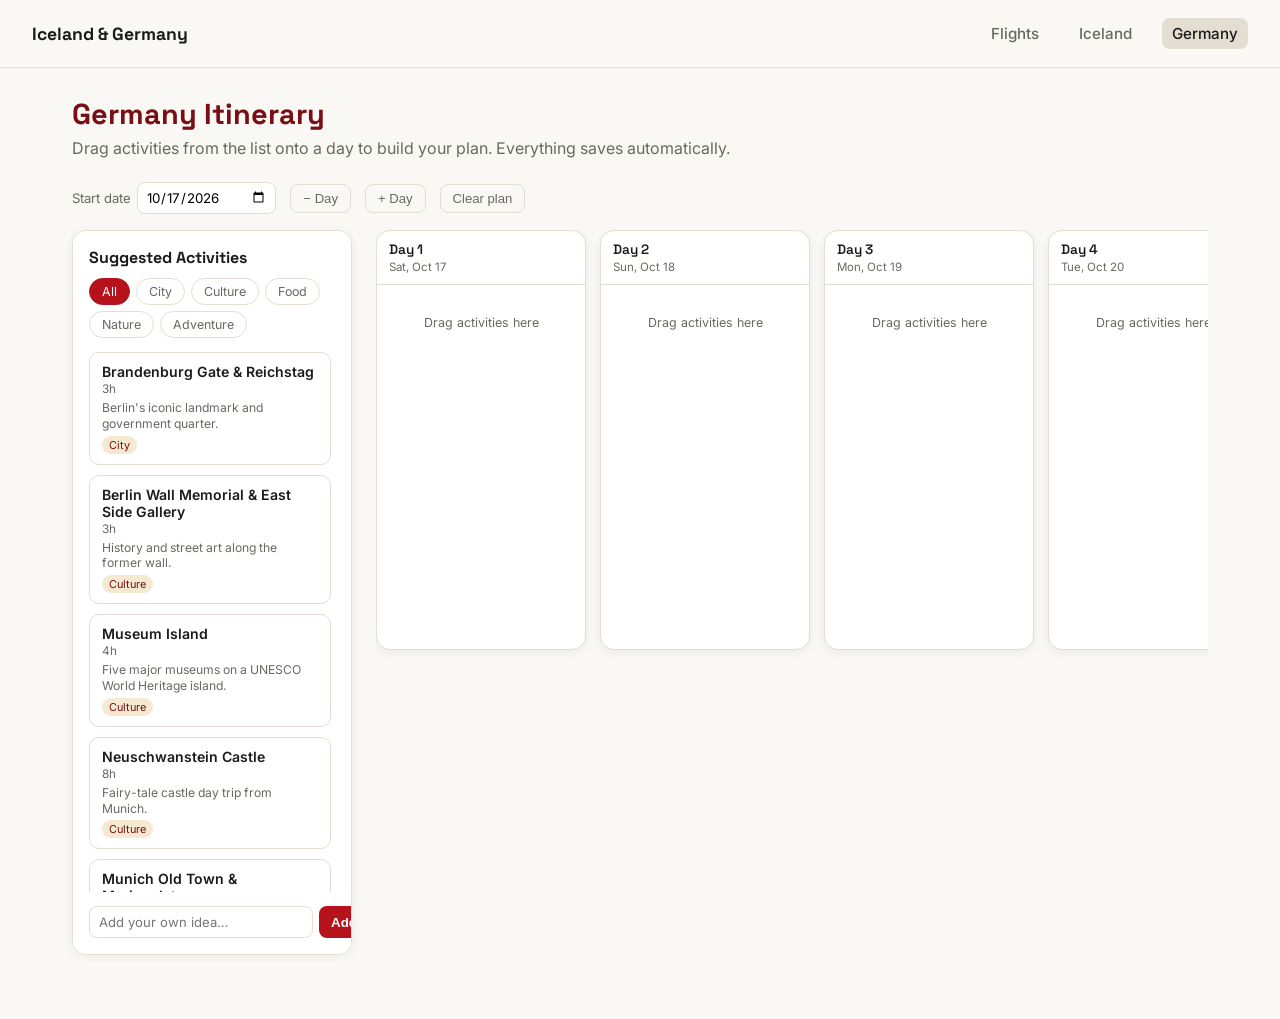
==== germany.html @ 6ea7664a "Add Iceland & Germany trip planner site Landing page links to a flights schedule (timeline view) and" ====
<!DOCTYPE html>
<html lang="en">
<head>
  <meta charset="utf-8" />
  <meta name="viewport" content="width=device-width, initial-scale=1" />
  <title>Germany &mdash; Trip Planner</title>
  <link href="css/style.css" rel="stylesheet" />
</head>
<body class="theme-germany" data-country="germany">
  <header class="top-bar">
    <a class="brand" href="index.html">Iceland &amp; Germany</a>
    <nav>
      <a href="flights.html">Flights</a>
      <a href="iceland.html">Iceland</a>
      <a href="germany.html" class="active">Germany</a>
    </nav>
  </header>

  <main class="page">
    <div class="page-head">
      <h1>Germany Itinerary</h1>
      <p>Drag activities from the list onto a day to build your plan. Everything saves automatically.</p>
    </div>

    <div class="planner-controls">
      <label>Start date <input type="date" id="start-date-input" /></label>
      <button class="btn-ghost" id="remove-day-btn">&minus; Day</button>
      <button class="btn-ghost" id="add-day-btn">+ Day</button>
      <button class="btn-ghost" id="clear-plan-btn">Clear plan</button>
    </div>

    <div class="planner-layout">
      <aside class="planner-sidebar">
        <h3>Suggested Activities</h3>
        <div class="category-filters" id="category-filters"></div>
        <div class="activity-pool" id="activity-pool"></div>
        <form class="custom-activity-form" id="custom-activity-form">
          <input type="text" id="custom-activity-input" placeholder="Add your own idea&hellip;" />
          <button type="submit">Add</button>
        </form>
      </aside>

      <div class="day-columns" id="day-columns"></div>
    </div>
  </main>

  <script src="js/data.js"></script>
  <script src="js/planner.js"></script>
</body>
</html>
---- css/style.css ----
@import url('https://fonts.googleapis.com/css2?family=Space+Grotesk:wght@500;600;700&family=Inter:wght@400;500;600&display=swap');

:root {
  --bg: #faf8f4;
  --ink: #1c1b19;
  --muted: #6b6862;
  --line: #e3ddd2;
  --card: #ffffff;
  --radius: 14px;
  --shadow: 0 2px 10px rgba(28, 27, 25, 0.06);
  --shadow-lift: 0 8px 24px rgba(28, 27, 25, 0.12);

  --iceland: #2f6690;
  --iceland-light: #dcedf5;
  --iceland-dark: #1d4a6b;

  --germany: #b5121b;
  --germany-gold: #c99a2e;
  --germany-light: #f6e9d2;
  --germany-dark: #7a0e15;

  --font-head: 'Space Grotesk', system-ui, sans-serif;
  --font-body: 'Inter', system-ui, sans-serif;
}

* { box-sizing: border-box; }

html, body {
  margin: 0;
  padding: 0;
  background: var(--bg);
  color: var(--ink);
  font-family: var(--font-body);
}

h1, h2, h3 {
  font-family: var(--font-head);
  margin: 0;
}

a { color: inherit; }

.top-bar {
  display: flex;
  align-items: center;
  justify-content: space-between;
  padding: 18px 32px;
  border-bottom: 1px solid var(--line);
  background: var(--bg);
  position: sticky;
  top: 0;
  z-index: 20;
}

.top-bar .brand {
  font-family: var(--font-head);
  font-weight: 700;
  font-size: 1.1rem;
  text-decoration: none;
}

.top-bar nav {
  display: flex;
  gap: 20px;
}

.top-bar nav a {
  text-decoration: none;
  font-weight: 500;
  font-size: 0.95rem;
  color: var(--muted);
  padding: 6px 10px;
  border-radius: 8px;
  transition: background 0.15s, color 0.15s;
}

.top-bar nav a:hover,
.top-bar nav a.active {
  background: var(--line);
  color: var(--ink);
}

/* ---------- Landing page ---------- */

.landing {
  min-height: 100vh;
  display: flex;
  flex-direction: column;
  align-items: center;
  justify-content: center;
  text-align: center;
  padding: 32px;
  gap: 40px;
}

.landing-hero h1 {
  font-size: clamp(2rem, 5vw, 3.2rem);
  letter-spacing: -0.02em;
}

.landing-hero p {
  color: var(--muted);
  margin-top: 10px;
  font-size: 1.05rem;
}

.landing-cards {
  display: grid;
  grid-template-columns: repeat(3, minmax(200px, 260px));
  gap: 22px;
}

@media (max-width: 720px) {
  .landing-cards { grid-template-columns: 1fr; }
}

.landing-card {
  display: flex;
  flex-direction: column;
  align-items: center;
  gap: 12px;
  padding: 36px 24px;
  border-radius: var(--radius);
  background: var(--card);
  box-shadow: var(--shadow);
  text-decoration: none;
  color: var(--ink);
  border: 1px solid var(--line);
  transition: transform 0.15s, box-shadow 0.15s;
}

.landing-card:hover {
  transform: translateY(-4px);
  box-shadow: var(--shadow-lift);
}

.landing-card .icon { font-size: 2.4rem; }
.landing-card h2 { font-size: 1.15rem; }
.landing-card p { margin: 0; color: var(--muted); font-size: 0.9rem; }

.landing-card.flights { border-top: 4px solid var(--ink); }
.landing-card.iceland { border-top: 4px solid var(--iceland); }
.landing-card.germany { border-top: 4px solid var(--germany); }

/* ---------- Page shell ---------- */

.page {
  padding: 28px 32px 64px;
  max-width: 1200px;
  margin: 0 auto;
}

.page-head {
  margin-bottom: 24px;
}

.page-head h1 {
  font-size: 1.8rem;
}

.page-head p {
  color: var(--muted);
  margin-top: 6px;
}

.theme-iceland .page-head h1 { color: var(--iceland-dark); }
.theme-germany .page-head h1 { color: var(--germany-dark); }

/* ---------- Flights scheduler ---------- */

.schedule-day {
  margin-bottom: 32px;
  background: var(--card);
  border: 1px solid var(--line);
  border-radius: var(--radius);
  overflow: hidden;
  box-shadow: var(--shadow);
}

.schedule-day-head {
  padding: 14px 18px;
  background: var(--ink);
  color: #fff;
  display: flex;
  justify-content: space-between;
  align-items: baseline;
  font-family: var(--font-head);
}

.schedule-day-head .date-sub {
  font-family: var(--font-body);
  font-size: 0.8rem;
  opacity: 0.75;
}

.schedule-body {
  display: grid;
  grid-template-columns: 56px 1fr;
  min-height: 140px;
}

.schedule-hours {
  border-right: 1px solid var(--line);
  position: relative;
  font-size: 0.7rem;
  color: var(--muted);
}

.schedule-hour-tick {
  position: absolute;
  left: 0;
  right: 0;
  padding-left: 8px;
  transform: translateY(-50%);
}

.schedule-track {
  position: relative;
  padding: 4px 16px;
}

.schedule-track::before {
  content: "";
  position: absolute;
  inset: 0 16px;
  background-image: repeating-linear-gradient(
    to bottom,
    var(--line) 0,
    var(--line) 1px,
    transparent 1px,
    transparent calc(100% / 10)
  );
  pointer-events: none;
}

.flight-block {
  position: absolute;
  left: 16px;
  right: 16px;
  border-radius: 10px;
  padding: 10px 14px;
  background: var(--iceland-light);
  border-left: 4px solid var(--iceland);
  min-height: 54px;
}

.flight-block .flight-title {
  font-weight: 600;
  font-size: 0.92rem;
}

.flight-block .flight-meta {
  font-size: 0.78rem;
  color: var(--muted);
  margin-top: 2px;
}

.flight-block .flight-note {
  font-size: 0.76rem;
  color: var(--germany-dark);
  margin-top: 4px;
}

.flight-detail-grid {
  display: grid;
  grid-template-columns: repeat(4, 1fr);
  gap: 10px 20px;
  padding: 14px 18px 18px;
  border-top: 1px dashed var(--line);
  font-size: 0.85rem;
}

@media (max-width: 720px) {
  .flight-detail-grid { grid-template-columns: repeat(2, 1fr); }
}

.flight-detail-grid dt {
  color: var(--muted);
  font-size: 0.72rem;
  text-transform: uppercase;
  letter-spacing: 0.04em;
}

.flight-detail-grid dd {
  margin: 2px 0 0;
  font-weight: 500;
}

/* ---------- Activity planner ---------- */

.planner-layout {
  display: grid;
  grid-template-columns: 280px 1fr;
  gap: 24px;
  align-items: flex-start;
}

@media (max-width: 900px) {
  .planner-layout { grid-template-columns: 1fr; }
}

.planner-sidebar {
  position: sticky;
  top: 78px;
  max-height: calc(100vh - 100px);
  overflow-y: auto;
  background: var(--card);
  border: 1px solid var(--line);
  border-radius: var(--radius);
  padding: 16px;
  box-shadow: var(--shadow);
}

.planner-sidebar h3 {
  font-size: 1rem;
  margin-bottom: 10px;
}

.category-filters {
  display: flex;
  flex-wrap: wrap;
  gap: 6px;
  margin-bottom: 14px;
}

.pill {
  border: 1px solid var(--line);
  background: transparent;
  border-radius: 999px;
  padding: 5px 12px;
  font-size: 0.78rem;
  cursor: pointer;
  color: var(--muted);
  font-family: var(--font-body);
}

.pill.active {
  color: #fff;
}

.theme-iceland .pill.active { background: var(--iceland); border-color: var(--iceland); }
.theme-germany .pill.active { background: var(--germany); border-color: var(--germany); }

.activity-pool {
  display: flex;
  flex-direction: column;
  gap: 10px;
  max-height: 60vh;
  overflow-y: auto;
  padding-right: 4px;
}

.activity-card {
  border: 1px solid var(--line);
  border-radius: 10px;
  padding: 10px 12px;
  background: #fff;
  cursor: grab;
  transition: box-shadow 0.15s, transform 0.15s;
}

.activity-card:active { cursor: grabbing; }

.activity-card.dragging { opacity: 0.4; }

.activity-card:hover {
  box-shadow: var(--shadow-lift);
  transform: translateY(-1px);
}

.activity-card .a-title {
  font-weight: 600;
  font-size: 0.88rem;
}

.activity-card .a-meta {
  font-size: 0.74rem;
  color: var(--muted);
  margin-top: 2px;
}

.activity-card .a-desc {
  font-size: 0.76rem;
  color: var(--muted);
  margin-top: 4px;
  line-height: 1.3;
}

.tag {
  display: inline-block;
  font-size: 0.68rem;
  padding: 2px 7px;
  border-radius: 999px;
  margin-top: 4px;
}

.theme-iceland .tag { background: var(--iceland-light); color: var(--iceland-dark); }
.theme-germany .tag { background: var(--germany-light); color: var(--germany-dark); }

.custom-activity-form {
  display: flex;
  gap: 6px;
  margin-top: 14px;
}

.custom-activity-form input {
  flex: 1;
  padding: 7px 9px;
  border-radius: 8px;
  border: 1px solid var(--line);
  font-size: 0.82rem;
  font-family: var(--font-body);
}

.custom-activity-form button {
  border: none;
  border-radius: 8px;
  padding: 0 12px;
  font-weight: 600;
  cursor: pointer;
  color: #fff;
}

.theme-iceland .custom-activity-form button { background: var(--iceland); }
.theme-germany .custom-activity-form button { background: var(--germany); }

/* Calendar / day columns */

.planner-controls {
  display: flex;
  align-items: center;
  gap: 14px;
  margin-bottom: 16px;
  flex-wrap: wrap;
}

.planner-controls label {
  font-size: 0.82rem;
  color: var(--muted);
  display: flex;
  align-items: center;
  gap: 6px;
}

.planner-controls input[type="date"],
.planner-controls input[type="number"] {
  padding: 6px 8px;
  border-radius: 8px;
  border: 1px solid var(--line);
  font-family: var(--font-body);
}

.btn-ghost {
  border: 1px solid var(--line);
  background: transparent;
  border-radius: 8px;
  padding: 6px 12px;
  font-size: 0.82rem;
  cursor: pointer;
  color: var(--muted);
}

.btn-ghost:hover { background: var(--line); }

.day-columns {
  display: grid;
  grid-auto-flow: column;
  grid-auto-columns: minmax(210px, 1fr);
  gap: 14px;
  overflow-x: auto;
  padding-bottom: 8px;
}

.day-column {
  background: var(--card);
  border: 1px solid var(--line);
  border-radius: var(--radius);
  min-height: 420px;
  display: flex;
  flex-direction: column;
  box-shadow: var(--shadow);
}

.day-column-head {
  padding: 10px 12px;
  border-bottom: 1px solid var(--line);
  font-weight: 600;
  font-size: 0.85rem;
  font-family: var(--font-head);
}

.day-column-head .day-sub {
  display: block;
  font-family: var(--font-body);
  font-weight: 400;
  font-size: 0.72rem;
  color: var(--muted);
  margin-top: 2px;
}

.day-drop-zone {
  flex: 1;
  padding: 10px;
  display: flex;
  flex-direction: column;
  gap: 8px;
  min-height: 100px;
}

.day-drop-zone.drag-over {
  background: var(--iceland-light);
}

.theme-germany .day-drop-zone.drag-over {
  background: var(--germany-light);
}

.day-drop-zone:empty::before {
  content: "Drag activities here";
  color: var(--muted);
  font-size: 0.78rem;
  text-align: center;
  margin-top: 20px;
}

.placed-card {
  border-radius: 9px;
  padding: 8px 10px;
  font-size: 0.82rem;
  position: relative;
  cursor: grab;
  border-left: 4px solid var(--iceland);
  background: var(--iceland-light);
}

.theme-germany .placed-card {
  border-left-color: var(--germany);
  background: var(--germany-light);
}

.placed-card .remove-btn {
  position: absolute;
  top: 4px;
  right: 6px;
  border: none;
  background: none;
  cursor: pointer;
  font-size: 0.85rem;
  color: var(--muted);
  line-height: 1;
}

.placed-card .p-title {
  font-weight: 600;
  padding-right: 14px;
}

.placed-card .p-meta {
  font-size: 0.7rem;
  color: var(--muted);
  margin-top: 2px;
}

.mobile-note {
  display: none;
}

@media (max-width: 600px) {
  .page { padding: 20px 16px 48px; }
  .top-bar { padding: 14px 18px; }
}
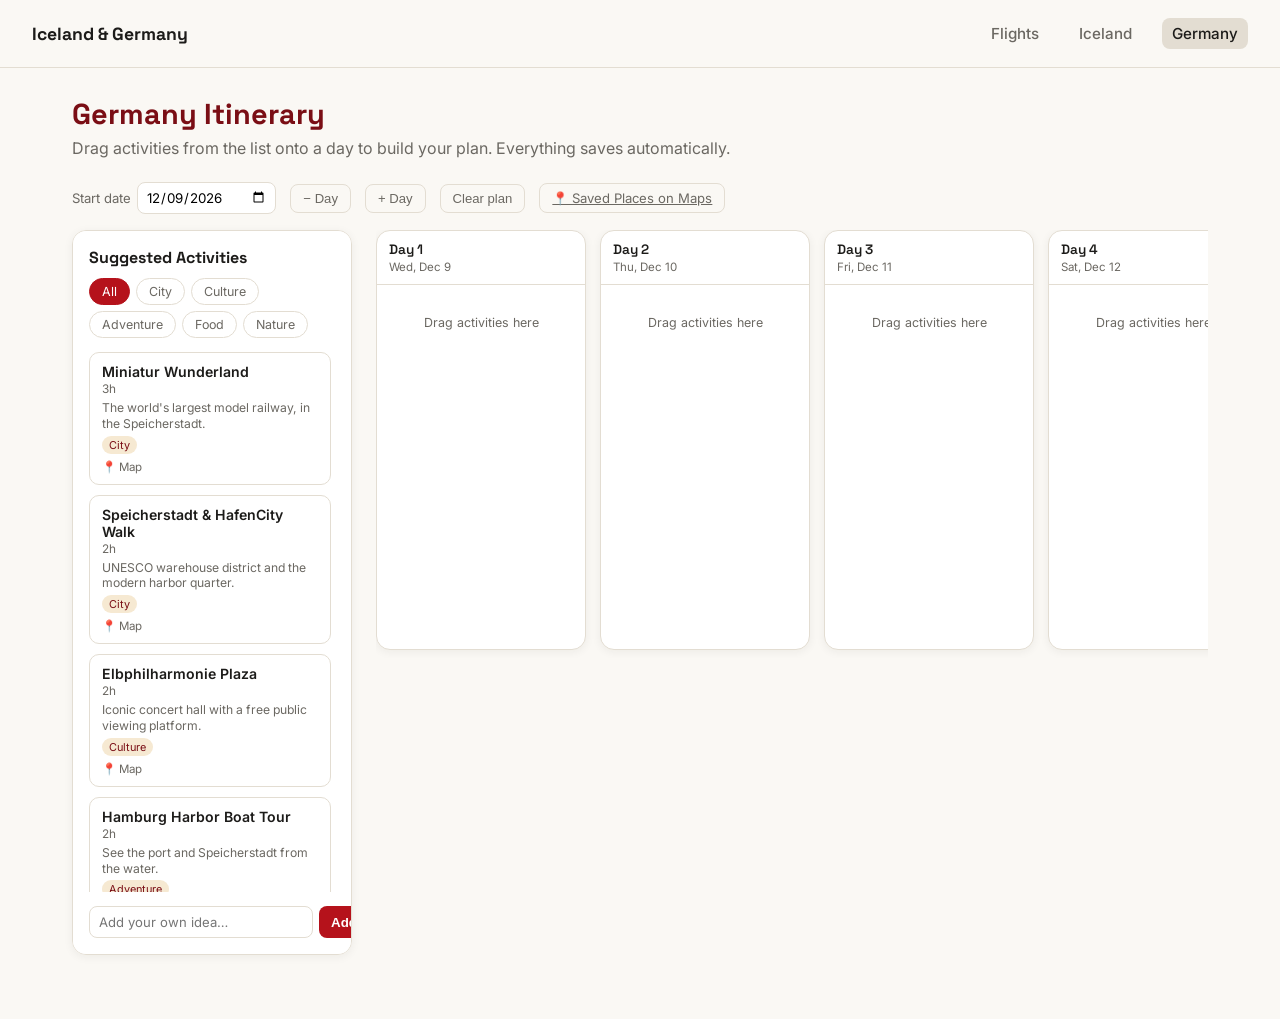
==== commit fe6753a5: "Populate real flight data and add Google Maps integration Pull actual trip details from the shared p" ====
--- a/germany.html
+++ b/germany.html
@@ -27,6 +27,7 @@
       <button class="btn-ghost" id="remove-day-btn">&minus; Day</button>
       <button class="btn-ghost" id="add-day-btn">+ Day</button>
       <button class="btn-ghost" id="clear-plan-btn">Clear plan</button>
+      <a class="btn-ghost" id="saved-places-link" href="#" target="_blank" rel="noopener">&#128205; Saved Places on Maps</a>
     </div>
 
     <div class="planner-layout">
--- a/css/style.css
+++ b/css/style.css
@@ -394,6 +394,25 @@
   margin-top: 4px;
 }
 
+.maps-link {
+  display: block;
+  margin-top: 6px;
+  font-size: 0.72rem;
+  text-decoration: none;
+  color: var(--muted);
+}
+
+.maps-link:hover {
+  text-decoration: underline;
+}
+
+.theme-iceland .maps-link:hover { color: var(--iceland-dark); }
+.theme-germany .maps-link:hover { color: var(--germany-dark); }
+
+.placed-card .maps-link {
+  margin-top: 4px;
+}
+
 .theme-iceland .tag { background: var(--iceland-light); color: var(--iceland-dark); }
 .theme-germany .tag { background: var(--germany-light); color: var(--germany-dark); }
 
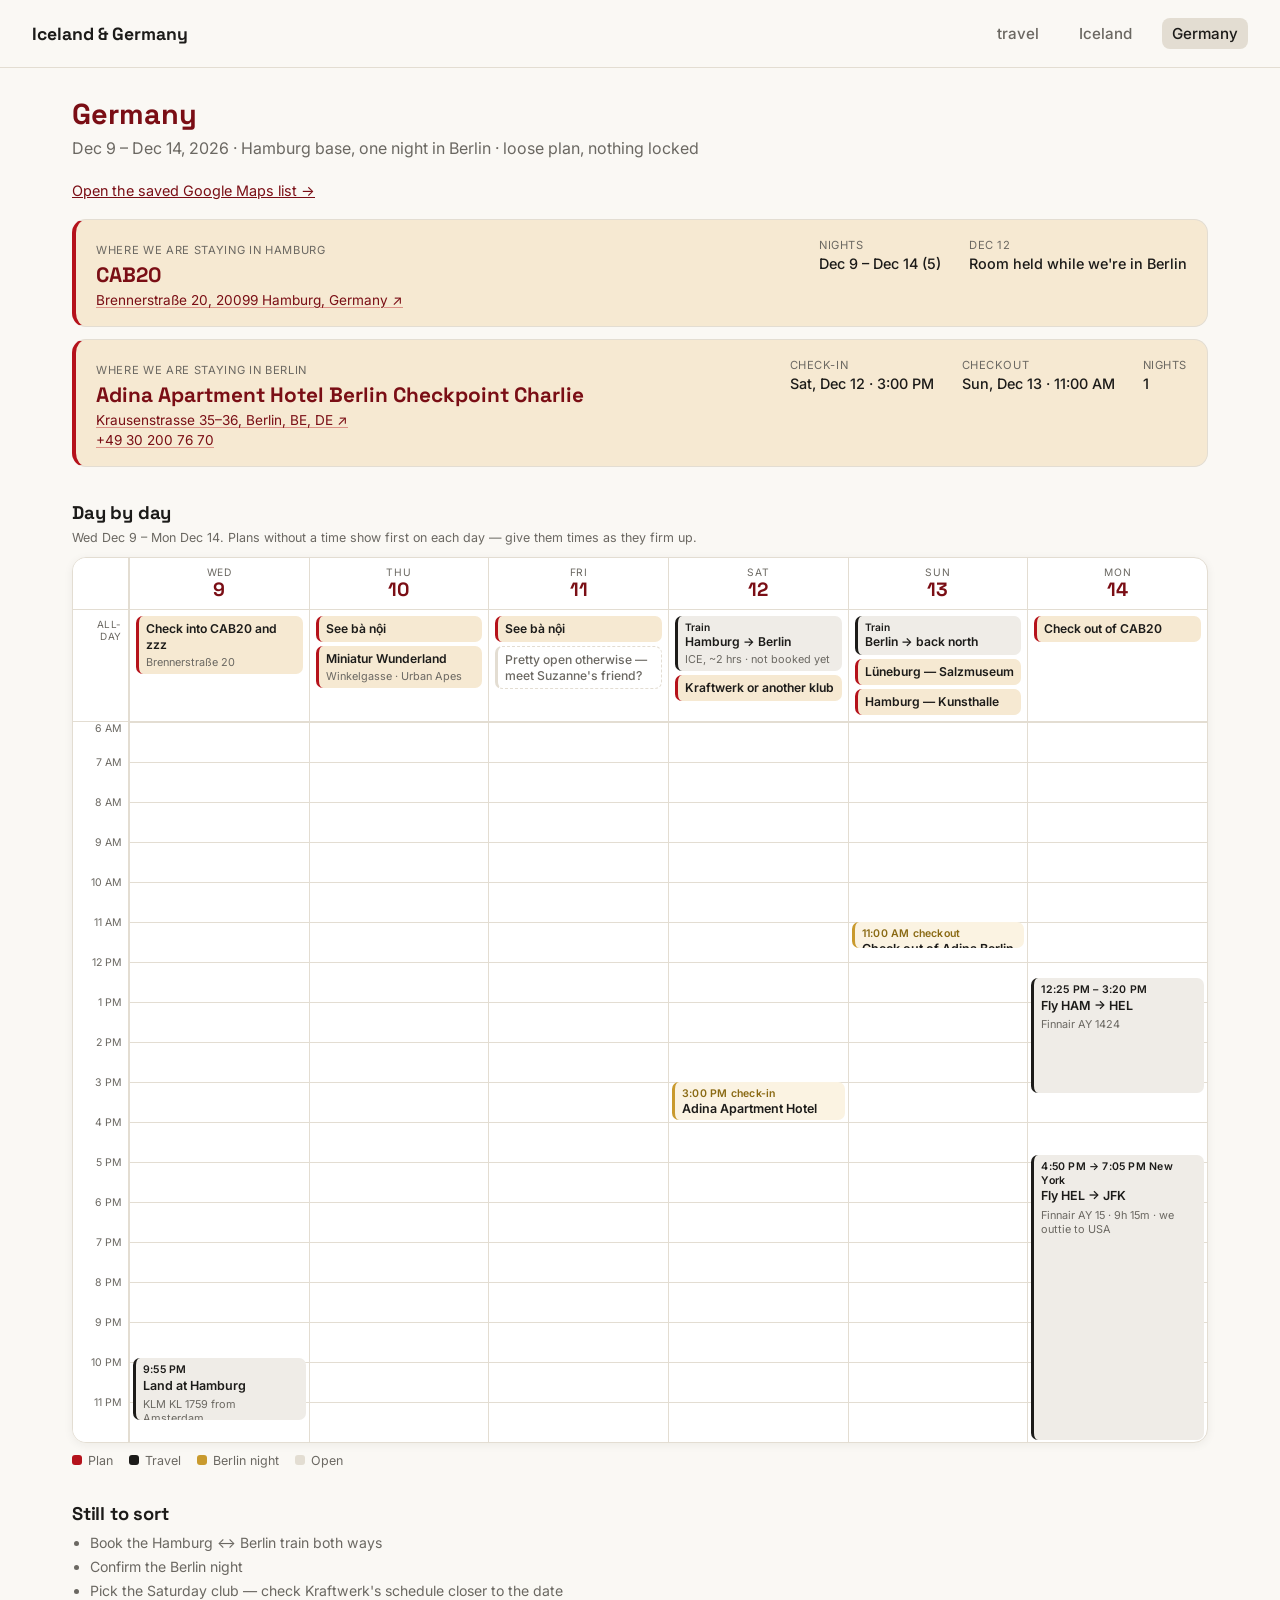
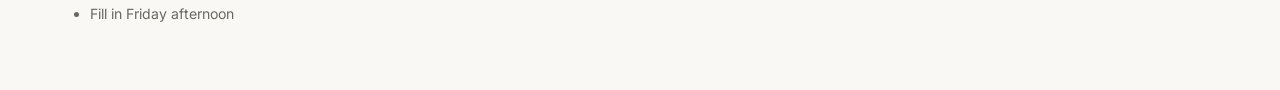
==== commit eca8ab9b: "Replace planners with real trip data and an itinerary calendar Rebuild the site around the confirmed" ====
--- a/germany.html
+++ b/germany.html
@@ -4,13 +4,14 @@
   <meta charset="utf-8" />
   <meta name="viewport" content="width=device-width, initial-scale=1" />
   <title>Germany &mdash; Trip Planner</title>
+  <meta name="description" content="Hamburg and Berlin itinerary calendar, Dec 9 - Dec 14, 2026." />
   <link href="css/style.css" rel="stylesheet" />
 </head>
-<body class="theme-germany" data-country="germany">
+<body class="theme-germany">
   <header class="top-bar">
     <a class="brand" href="index.html">Iceland &amp; Germany</a>
     <nav>
-      <a href="flights.html">Flights</a>
+      <a href="travel.html">travel</a>
       <a href="iceland.html">Iceland</a>
       <a href="germany.html" class="active">Germany</a>
     </nav>
@@ -18,34 +19,152 @@
 
   <main class="page">
     <div class="page-head">
-      <h1>Germany Itinerary</h1>
-      <p>Drag activities from the list onto a day to build your plan. Everything saves automatically.</p>
+      <h1>Germany</h1>
+      <p>Dec 9 &ndash; Dec 14, 2026 &middot; Hamburg base, one night in Berlin &middot; loose plan, nothing locked</p>
     </div>
 
-    <div class="planner-controls">
-      <label>Start date <input type="date" id="start-date-input" /></label>
-      <button class="btn-ghost" id="remove-day-btn">&minus; Day</button>
-      <button class="btn-ghost" id="add-day-btn">+ Day</button>
-      <button class="btn-ghost" id="clear-plan-btn">Clear plan</button>
-      <a class="btn-ghost" id="saved-places-link" href="#" target="_blank" rel="noopener">&#128205; Saved Places on Maps</a>
-    </div>
+    <p class="inline-link">
+      <a href="https://maps.app.goo.gl/7ZZvMnzvFcStVFDi8" target="_blank" rel="noopener">Open the saved Google Maps list &rarr;</a>
+    </p>
 
-    <div class="planner-layout">
-      <aside class="planner-sidebar">
-        <h3>Suggested Activities</h3>
-        <div class="category-filters" id="category-filters"></div>
-        <div class="activity-pool" id="activity-pool"></div>
-        <form class="custom-activity-form" id="custom-activity-form">
-          <input type="text" id="custom-activity-input" placeholder="Add your own idea&hellip;" />
-          <button type="submit">Add</button>
-        </form>
-      </aside>
+    <section class="stay-card">
+      <div class="stay-main">
+        <span class="s-label">Where we are staying in Hamburg</span>
+        <h2>CAB20</h2>
+        <p class="stay-address">
+          <a href="https://maps.app.goo.gl/UtUzSLCeU8bM149C9" target="_blank" rel="noopener">Brennerstra&szlig;e 20, 20099 Hamburg, Germany &nearr;</a>
+        </p>
+      </div>
+      <dl class="stay-facts">
+        <div><dt>Nights</dt><dd>Dec 9 &ndash; Dec 14 (5)</dd></div>
+        <div><dt>Dec 12</dt><dd>Room held while we're in Berlin</dd></div>
+      </dl>
+    </section>
 
-      <div class="day-columns" id="day-columns"></div>
-    </div>
+    <section class="stay-card">
+      <div class="stay-main">
+        <span class="s-label">Where we are staying in Berlin</span>
+        <h2>Adina Apartment Hotel Berlin Checkpoint Charlie</h2>
+        <p class="stay-address">
+          <a href="https://maps.app.goo.gl/LuyTJ3PgvsmHae7s6" target="_blank" rel="noopener">Krausenstrasse 35&ndash;36, Berlin, BE, DE &nearr;</a>
+        </p>
+        <p class="stay-address"><a href="tel:+49302007670">+49 30 200 76 70</a></p>
+      </div>
+      <dl class="stay-facts">
+        <div><dt>Check-in</dt><dd>Sat, Dec 12 &middot; 3:00 PM</dd></div>
+        <div><dt>Checkout</dt><dd>Sun, Dec 13 &middot; 11:00 AM</dd></div>
+        <div><dt>Nights</dt><dd>1</dd></div>
+      </dl>
+    </section>
+
+    <h2 class="section-title">Day by day</h2>
+    <p class="wv-hint">Wed Dec 9 &ndash; Mon Dec 14. Plans without a time show first on each day &mdash; give them times as they firm up.</p>
+
+    <div id="itinerary"></div>
+
+    <p class="wv-legend">
+      <span class="lg-plan">Plan</span>
+      <span class="lg-travel">Travel</span>
+      <span class="lg-night">Berlin night</span>
+      <span class="lg-open">Open</span>
+    </p>
+
+    <section class="loose-ends">
+      <h2 class="section-title">Still to sort</h2>
+      <ul>
+        <li>Book the Hamburg &harr; Berlin train both ways</li>
+        <li>Confirm the Berlin night</li>
+        <li>Pick the Saturday club &mdash; check Kraftwerk's schedule closer to the date</li>
+        <li>Fill in Friday afternoon</li>
+      </ul>
+    </section>
   </main>
 
-  <script src="js/data.js"></script>
-  <script src="js/planner.js"></script>
+  <script>
+    window.ITINERARY = {
+      start: "2026-12-09",
+      end: "2026-12-14",
+      events: [
+        {
+          date: "2026-12-09", start: "21:55", end: "23:30", kind: "travel",
+          timeLabel: "9:55 PM",
+          title: "Land at Hamburg",
+          sub: "KLM KL 1759 from Amsterdam"
+        },
+        {
+          date: "2026-12-09", kind: "plan",
+          title: "Check into CAB20 and zzz",
+          sub: "Brennerstraße 20"
+        },
+        {
+          date: "2026-12-10", kind: "plan",
+          title: "See bà nội"
+        },
+        {
+          date: "2026-12-10", kind: "plan",
+          title: "Miniatur Wunderland",
+          sub: "Winkelgasse &middot; Urban Apes"
+        },
+        {
+          date: "2026-12-11", kind: "plan",
+          title: "See bà nội"
+        },
+        {
+          date: "2026-12-11", kind: "open",
+          title: "Pretty open otherwise — meet Suzanne's friend?"
+        },
+        {
+          date: "2026-12-12", kind: "travel",
+          timeLabel: "Train",
+          title: "Hamburg → Berlin",
+          sub: "ICE, ~2 hrs &middot; not booked yet"
+        },
+        {
+          date: "2026-12-12", kind: "plan",
+          title: "Kraftwerk or another klub"
+        },
+        {
+          date: "2026-12-12", start: "15:00", end: "16:00", kind: "night",
+          timeLabel: "3:00 PM check-in",
+          title: "Adina Apartment Hotel Berlin",
+          sub: "Krausenstrasse 35–36 &middot; Checkpoint Charlie"
+        },
+        {
+          date: "2026-12-13", start: "11:00", end: "11:30", kind: "night",
+          timeLabel: "11:00 AM checkout",
+          title: "Check out of Adina Berlin"
+        },
+        {
+          date: "2026-12-13", kind: "travel",
+          timeLabel: "Train",
+          title: "Berlin → back north"
+        },
+        {
+          date: "2026-12-13", kind: "plan",
+          title: "Lüneburg — Salzmuseum"
+        },
+        {
+          date: "2026-12-13", kind: "plan",
+          title: "Hamburg — Kunsthalle"
+        },
+        {
+          date: "2026-12-14", kind: "plan",
+          title: "Check out of CAB20"
+        },
+        {
+          date: "2026-12-14", start: "12:25", end: "15:20", kind: "travel",
+          title: "Fly HAM → HEL",
+          sub: "Finnair AY 1424"
+        },
+        {
+          date: "2026-12-14", start: "16:50", end: "24:00", kind: "travel",
+          timeLabel: "4:50 PM → 7:05 PM New York",
+          title: "Fly HEL → JFK",
+          sub: "Finnair AY 15 &middot; 9h 15m &middot; we outtie to USA"
+        }
+      ]
+    };
+  </script>
+  <script src="js/itinerary.js"></script>
 </body>
 </html>
--- a/css/style.css
+++ b/css/style.css
@@ -25,6 +25,10 @@
 
 * { box-sizing: border-box; }
 
+html {
+  -webkit-text-size-adjust: 100%;
+}
+
 html, body {
   margin: 0;
   padding: 0;
@@ -84,6 +88,7 @@
 
 .landing {
   min-height: 100vh;
+  min-height: 100svh;
   display: flex;
   flex-direction: column;
   align-items: center;
@@ -138,7 +143,7 @@
 .landing-card h2 { font-size: 1.15rem; }
 .landing-card p { margin: 0; color: var(--muted); font-size: 0.9rem; }
 
-.landing-card.flights { border-top: 4px solid var(--ink); }
+.landing-card.travel { border-top: 4px solid var(--ink); }
 .landing-card.iceland { border-top: 4px solid var(--iceland); }
 .landing-card.germany { border-top: 4px solid var(--germany); }
 
@@ -166,425 +171,688 @@
 .theme-iceland .page-head h1 { color: var(--iceland-dark); }
 .theme-germany .page-head h1 { color: var(--germany-dark); }
 
-/* ---------- Flights scheduler ---------- */
-
-.schedule-day {
-  margin-bottom: 32px;
+/* ---------- Shared section bits ---------- */
+
+.section-title {
+  font-size: 1.15rem;
+  margin: 34px 0 6px;
+  letter-spacing: -0.01em;
+}
+
+.section-sub {
+  color: var(--muted);
+  font-size: 0.9rem;
+  margin: 0 0 16px;
+}
+
+.inline-link {
+  margin: 0 0 20px;
+  font-size: 0.9rem;
+}
+
+.inline-link a { color: var(--muted); }
+
+.theme-germany .inline-link a { color: var(--germany-dark); }
+
+.summary-strip {
+  display: grid;
+  grid-template-columns: repeat(3, 1fr);
+  gap: 14px;
+  margin-bottom: 8px;
+}
+
+@media (max-width: 720px) {
+  .summary-strip { grid-template-columns: 1fr; }
+}
+
+.summary-item {
   background: var(--card);
   border: 1px solid var(--line);
   border-radius: var(--radius);
+  padding: 14px 16px;
+  box-shadow: var(--shadow);
+  display: flex;
+  flex-direction: column;
+  gap: 2px;
+}
+
+.s-label {
+  font-size: 0.7rem;
+  text-transform: uppercase;
+  letter-spacing: 0.06em;
+  color: var(--muted);
+}
+
+.s-value {
+  font-family: var(--font-head);
+  font-weight: 600;
+  font-size: 1.05rem;
+}
+
+.s-sub {
+  font-size: 0.8rem;
+  color: var(--muted);
+}
+
+/* ---------- Travel legs ---------- */
+
+.leg {
+  background: var(--card);
+  border: 1px solid var(--line);
+  border-radius: var(--radius);
+  box-shadow: var(--shadow);
   overflow: hidden;
-  box-shadow: var(--shadow);
-}
-
-.schedule-day-head {
-  padding: 14px 18px;
+  margin-bottom: 18px;
+}
+
+.leg-head {
+  display: flex;
+  justify-content: space-between;
+  align-items: center;
+  gap: 12px;
+  flex-wrap: wrap;
+  padding: 12px 18px;
   background: var(--ink);
   color: #fff;
-  display: flex;
-  justify-content: space-between;
-  align-items: baseline;
   font-family: var(--font-head);
 }
 
-.schedule-day-head .date-sub {
+.leg-date { font-weight: 600; font-size: 0.95rem; }
+
+.leg-tag {
   font-family: var(--font-body);
-  font-size: 0.8rem;
-  opacity: 0.75;
-}
-
-.schedule-body {
+  font-size: 0.76rem;
+  padding: 3px 10px;
+  border-radius: 999px;
+  background: rgba(255, 255, 255, 0.16);
+}
+
+.leg-train .leg-head { background: var(--germany-dark); }
+
+.leg-body { padding: 6px 18px 16px; }
+
+.hop { padding: 12px 0; }
+
+.hop-line {
+  display: flex;
+  align-items: center;
+  gap: 18px;
+  flex-wrap: wrap;
+}
+
+.hop-point {
+  display: flex;
+  flex-direction: column;
+  min-width: 180px;
+}
+
+.hop-time {
+  font-family: var(--font-head);
+  font-weight: 600;
+  font-size: 1.25rem;
+  letter-spacing: -0.01em;
+}
+
+.hop-time em {
+  font-style: normal;
+  font-size: 0.7rem;
+  color: var(--germany);
+  vertical-align: super;
+  margin-left: 2px;
+}
+
+.hop-code {
+  font-size: 0.85rem;
+  font-weight: 600;
+  color: var(--iceland-dark);
+  letter-spacing: 0.06em;
+}
+
+.hop-place {
+  font-size: 0.78rem;
+  color: var(--muted);
+  margin-top: 2px;
+}
+
+.hop-arrow {
+  color: var(--muted);
+  font-size: 1.2rem;
+}
+
+.hop-meta {
+  font-size: 0.82rem;
+  color: var(--muted);
+  margin-top: 8px;
+}
+
+.hop-meta strong { color: var(--ink); }
+
+.layover {
+  font-size: 0.78rem;
+  color: var(--muted);
+  padding: 8px 0 8px 14px;
+  border-left: 2px dashed var(--line);
+  margin-left: 6px;
+}
+
+.leg-note {
+  margin: 0;
+  padding: 12px 18px 16px;
+  border-top: 1px dashed var(--line);
+  font-size: 0.82rem;
+  color: var(--muted);
+}
+
+/* ---------- Itinerary calendar ---------- */
+
+.wv {
+  background: var(--card);
+  border: 1px solid var(--line);
+  border-radius: var(--radius);
+  box-shadow: var(--shadow);
+  overflow: hidden;
+  margin-bottom: 10px;
+}
+
+.wv-scroll {
+  overflow-x: auto;
+  overflow-y: hidden;
+}
+
+.wv-grid {
   display: grid;
-  grid-template-columns: 56px 1fr;
-  min-height: 140px;
-}
-
-.schedule-hours {
+  grid-template-columns: 56px repeat(var(--cols), minmax(118px, 1fr));
+  min-width: min-content;
+}
+
+/* The time gutter stays put when the days scroll sideways. */
+.wv-corner,
+.wv-allday-label,
+.wv-gutter {
+  position: sticky;
+  left: 0;
+  z-index: 2;
+  background: var(--card);
   border-right: 1px solid var(--line);
+}
+
+.wv-corner,
+.wv-allday-label {
+  border-bottom: 1px solid var(--line);
+}
+
+.wv-allday-label {
+  font-size: 0.62rem;
+  text-transform: uppercase;
+  letter-spacing: 0.06em;
+  color: var(--muted);
+  padding: 8px 6px 0;
+  text-align: right;
+}
+
+.wv-dayhead {
+  border-bottom: 1px solid var(--line);
+  border-left: 1px solid var(--line);
+  padding: 8px 8px 7px;
+  text-align: center;
+}
+
+.wv-dow {
+  display: block;
+  font-size: 0.64rem;
+  text-transform: uppercase;
+  letter-spacing: 0.07em;
+  color: var(--muted);
+}
+
+.wv-daynum {
+  display: block;
+  font-family: var(--font-head);
+  font-weight: 700;
+  font-size: 1.2rem;
+  line-height: 1.25;
+  color: var(--iceland-dark);
+}
+
+.theme-germany .wv-daynum { color: var(--germany-dark); }
+
+.wv-allday-cell {
+  border-bottom: 1px solid var(--line);
+  border-left: 1px solid var(--line);
+  padding: 6px;
+  display: flex;
+  flex-direction: column;
+  gap: 4px;
+  min-height: 34px;
+}
+
+.wv-gutter { position: sticky; }
+
+.wv-hour {
+  position: absolute;
+  right: 6px;
+  font-size: 0.66rem;
+  color: var(--muted);
+  transform: translateY(-50%);
+  white-space: nowrap;
+}
+
+.wv-hour.first { transform: none; }
+
+.wv-col {
   position: relative;
-  font-size: 0.7rem;
-  color: var(--muted);
-}
-
-.schedule-hour-tick {
-  position: absolute;
-  left: 0;
-  right: 0;
-  padding-left: 8px;
-  transform: translateY(-50%);
-}
-
-.schedule-track {
-  position: relative;
-  padding: 4px 16px;
-}
-
-.schedule-track::before {
-  content: "";
-  position: absolute;
-  inset: 0 16px;
+  border-left: 1px solid var(--line);
   background-image: repeating-linear-gradient(
     to bottom,
     var(--line) 0,
     var(--line) 1px,
     transparent 1px,
-    transparent calc(100% / 10)
+    transparent var(--hour-px)
   );
-  pointer-events: none;
-}
-
-.flight-block {
+}
+
+.wv-ev {
   position: absolute;
-  left: 16px;
-  right: 16px;
-  border-radius: 10px;
-  padding: 10px 14px;
+  border-radius: 7px;
+  border-left: 3px solid var(--iceland);
   background: var(--iceland-light);
+  padding: 5px 7px;
+  overflow: hidden;
+  font-size: 0.75rem;
+  line-height: 1.3;
+}
+
+.wv-ev .ev-time {
+  display: block;
+  font-size: 0.66rem;
+  font-weight: 600;
+  letter-spacing: 0.02em;
+  color: var(--iceland-dark);
+}
+
+.wv-ev .ev-title {
+  display: block;
+  font-weight: 600;
+  font-size: 0.78rem;
+  margin-top: 1px;
+}
+
+.wv-ev .ev-sub {
+  display: block;
+  font-size: 0.68rem;
+  color: var(--muted);
+  margin-top: 3px;
+}
+
+/* chips in the all-day band */
+
+.ev {
+  border-radius: 7px;
+  border-left: 3px solid var(--iceland);
+  background: var(--iceland-light);
+  padding: 5px 7px;
+  font-size: 0.75rem;
+  line-height: 1.3;
+}
+
+.ev .ev-time {
+  display: block;
+  font-size: 0.64rem;
+  font-weight: 600;
+  color: var(--iceland-dark);
+}
+
+.ev .ev-title {
+  display: block;
+  font-weight: 600;
+  font-size: 0.76rem;
+}
+
+.ev .ev-sub {
+  display: block;
+  font-size: 0.68rem;
+  color: var(--muted);
+  margin-top: 2px;
+}
+
+/* event kinds */
+
+.ev.travel, .wv-ev.travel {
+  border-left-color: var(--ink);
+  background: #efece7;
+}
+
+.ev.travel .ev-time, .wv-ev.travel .ev-time { color: var(--ink); }
+
+.ev.plan, .wv-ev.plan {
+  border-left-color: var(--germany);
+  background: var(--germany-light);
+}
+
+.ev.plan .ev-time, .wv-ev.plan .ev-time { color: var(--germany-dark); }
+
+.ev.night, .wv-ev.night {
+  border-left-color: var(--germany-gold);
+  background: #fbf3e2;
+}
+
+.ev.night .ev-time, .wv-ev.night .ev-time { color: #8a6a14; }
+
+.ev.open, .wv-ev.open {
+  border: 1px dashed var(--line);
+  border-left: 3px solid var(--line);
+  background: transparent;
+}
+
+.ev.open .ev-title, .wv-ev.open .ev-title {
+  font-weight: 500;
+  color: var(--muted);
+}
+
+.wv-legend {
+  display: flex;
+  gap: 16px;
+  flex-wrap: wrap;
+  margin: 0 0 22px;
+  font-size: 0.78rem;
+  color: var(--muted);
+}
+
+.wv-legend span::before {
+  content: "";
+  display: inline-block;
+  width: 10px;
+  height: 10px;
+  border-radius: 3px;
+  margin-right: 6px;
+}
+
+.wv-legend .lg-tour::before { background: var(--iceland); }
+.wv-legend .lg-travel::before { background: var(--ink); }
+.wv-legend .lg-open::before { background: var(--line); }
+.wv-legend .lg-plan::before { background: var(--germany); }
+.wv-legend .lg-night::before { background: var(--germany-gold); }
+
+.wv-hint {
+  font-size: 0.78rem;
+  color: var(--muted);
+  margin: 0 0 12px;
+}
+
+/* ---------- Iceland: stay + tours ---------- */
+
+.stay-card {
+  display: flex;
+  justify-content: space-between;
+  gap: 24px;
+  flex-wrap: wrap;
+  background: var(--iceland-light);
+  border: 1px solid var(--line);
   border-left: 4px solid var(--iceland);
-  min-height: 54px;
-}
-
-.flight-block .flight-title {
-  font-weight: 600;
-  font-size: 0.92rem;
-}
-
-.flight-block .flight-meta {
-  font-size: 0.78rem;
-  color: var(--muted);
-  margin-top: 2px;
-}
-
-.flight-block .flight-note {
-  font-size: 0.76rem;
+  border-radius: var(--radius);
+  padding: 18px 20px;
+  margin-bottom: 12px;
+}
+
+.stay-main h2 {
+  font-size: 1.3rem;
+  margin-top: 4px;
+  color: var(--iceland-dark);
+}
+
+.stay-address {
+  margin: 4px 0 0;
+  font-size: 0.85rem;
+  color: var(--muted);
+}
+
+.stay-address a {
+  color: var(--iceland-dark);
+  text-decoration-color: rgba(47, 102, 144, 0.4);
+  text-underline-offset: 2px;
+}
+
+.stay-address a:hover {
+  text-decoration-color: var(--iceland);
+}
+
+.theme-germany .stay-card {
+  background: var(--germany-light);
+  border-left-color: var(--germany);
+}
+
+.theme-germany .stay-main h2 { color: var(--germany-dark); }
+
+.theme-germany .stay-address a {
   color: var(--germany-dark);
-  margin-top: 4px;
-}
-
-.flight-detail-grid {
+  text-decoration-color: rgba(181, 18, 27, 0.4);
+}
+
+.theme-germany .stay-address a:hover {
+  text-decoration-color: var(--germany);
+}
+
+.stay-facts {
+  display: flex;
+  gap: 28px;
+  margin: 0;
+  flex-wrap: wrap;
+}
+
+.stay-facts dt {
+  font-size: 0.7rem;
+  text-transform: uppercase;
+  letter-spacing: 0.05em;
+  color: var(--muted);
+}
+
+.stay-facts dd {
+  margin: 3px 0 0;
+  font-weight: 500;
+  font-size: 0.9rem;
+}
+
+.stay-facts code {
+  font-size: 0.85rem;
+  background: #fff;
+  padding: 2px 6px;
+  border-radius: 6px;
+}
+
+.tour-grid {
   display: grid;
-  grid-template-columns: repeat(4, 1fr);
-  gap: 10px 20px;
-  padding: 14px 18px 18px;
-  border-top: 1px dashed var(--line);
-  font-size: 0.85rem;
-}
-
-@media (max-width: 720px) {
-  .flight-detail-grid { grid-template-columns: repeat(2, 1fr); }
-}
-
-.flight-detail-grid dt {
-  color: var(--muted);
-  font-size: 0.72rem;
-  text-transform: uppercase;
-  letter-spacing: 0.04em;
-}
-
-.flight-detail-grid dd {
-  margin: 2px 0 0;
-  font-weight: 500;
-}
-
-/* ---------- Activity planner ---------- */
-
-.planner-layout {
-  display: grid;
-  grid-template-columns: 280px 1fr;
-  gap: 24px;
-  align-items: flex-start;
-}
-
-@media (max-width: 900px) {
-  .planner-layout { grid-template-columns: 1fr; }
-}
-
-.planner-sidebar {
-  position: sticky;
-  top: 78px;
-  max-height: calc(100vh - 100px);
-  overflow-y: auto;
+  grid-template-columns: repeat(auto-fill, minmax(min(290px, 100%), 1fr));
+  gap: 16px;
+}
+
+.tour-card {
   background: var(--card);
   border: 1px solid var(--line);
   border-radius: var(--radius);
-  padding: 16px;
   box-shadow: var(--shadow);
-}
-
-.planner-sidebar h3 {
-  font-size: 1rem;
-  margin-bottom: 10px;
-}
-
-.category-filters {
-  display: flex;
-  flex-wrap: wrap;
-  gap: 6px;
-  margin-bottom: 14px;
-}
-
-.pill {
-  border: 1px solid var(--line);
-  background: transparent;
-  border-radius: 999px;
-  padding: 5px 12px;
-  font-size: 0.78rem;
-  cursor: pointer;
-  color: var(--muted);
-  font-family: var(--font-body);
-}
-
-.pill.active {
-  color: #fff;
-}
-
-.theme-iceland .pill.active { background: var(--iceland); border-color: var(--iceland); }
-.theme-germany .pill.active { background: var(--germany); border-color: var(--germany); }
-
-.activity-pool {
+  padding: 16px 18px;
   display: flex;
   flex-direction: column;
-  gap: 10px;
-  max-height: 60vh;
-  overflow-y: auto;
-  padding-right: 4px;
-}
-
-.activity-card {
-  border: 1px solid var(--line);
-  border-radius: 10px;
-  padding: 10px 12px;
-  background: #fff;
-  cursor: grab;
-  transition: box-shadow 0.15s, transform 0.15s;
-}
-
-.activity-card:active { cursor: grabbing; }
-
-.activity-card.dragging { opacity: 0.4; }
-
-.activity-card:hover {
-  box-shadow: var(--shadow-lift);
-  transform: translateY(-1px);
-}
-
-.activity-card .a-title {
-  font-weight: 600;
-  font-size: 0.88rem;
-}
-
-.activity-card .a-meta {
-  font-size: 0.74rem;
-  color: var(--muted);
-  margin-top: 2px;
-}
-
-.activity-card .a-desc {
-  font-size: 0.76rem;
-  color: var(--muted);
-  margin-top: 4px;
-  line-height: 1.3;
-}
-
-.tag {
+}
+
+.tour-when {
   display: inline-block;
   font-size: 0.68rem;
-  padding: 2px 7px;
+  text-transform: uppercase;
+  letter-spacing: 0.06em;
+  padding: 3px 9px;
   border-radius: 999px;
-  margin-top: 4px;
-}
-
-.maps-link {
-  display: block;
-  margin-top: 6px;
-  font-size: 0.72rem;
-  text-decoration: none;
-  color: var(--muted);
-}
-
-.maps-link:hover {
-  text-decoration: underline;
-}
-
-.theme-iceland .maps-link:hover { color: var(--iceland-dark); }
-.theme-germany .maps-link:hover { color: var(--germany-dark); }
-
-.placed-card .maps-link {
-  margin-top: 4px;
-}
-
-.theme-iceland .tag { background: var(--iceland-light); color: var(--iceland-dark); }
-.theme-germany .tag { background: var(--germany-light); color: var(--germany-dark); }
-
-.custom-activity-form {
-  display: flex;
-  gap: 6px;
+  background: var(--iceland-light);
+  color: var(--iceland-dark);
+  align-self: flex-start;
+}
+
+.tour-card h3 {
+  font-size: 1rem;
+  margin-top: 10px;
+  line-height: 1.3;
+}
+
+.tour-op {
+  margin: 4px 0 0;
+  font-size: 0.8rem;
+  color: var(--muted);
+}
+
+.tour-stops {
+  margin: 12px 0 0;
+  padding-left: 18px;
+  font-size: 0.84rem;
+  line-height: 1.55;
+  flex: 1;
+}
+
+.tour-stops li { margin-bottom: 2px; }
+
+.tour-foot {
   margin-top: 14px;
-}
-
-.custom-activity-form input {
-  flex: 1;
-  padding: 7px 9px;
-  border-radius: 8px;
-  border: 1px solid var(--line);
-  font-size: 0.82rem;
-  font-family: var(--font-body);
-}
-
-.custom-activity-form button {
-  border: none;
-  border-radius: 8px;
-  padding: 0 12px;
+  padding-top: 12px;
+  border-top: 1px dashed var(--line);
+  font-size: 0.78rem;
+  color: var(--muted);
+  line-height: 1.45;
+}
+
+.tour-foot strong {
+  color: var(--ink);
   font-weight: 600;
-  cursor: pointer;
-  color: #fff;
-}
-
-.theme-iceland .custom-activity-form button { background: var(--iceland); }
-.theme-germany .custom-activity-form button { background: var(--germany); }
-
-/* Calendar / day columns */
-
-.planner-controls {
-  display: flex;
-  align-items: center;
-  gap: 14px;
-  margin-bottom: 16px;
-  flex-wrap: wrap;
-}
-
-.planner-controls label {
-  font-size: 0.82rem;
-  color: var(--muted);
-  display: flex;
-  align-items: center;
-  gap: 6px;
-}
-
-.planner-controls input[type="date"],
-.planner-controls input[type="number"] {
-  padding: 6px 8px;
-  border-radius: 8px;
-  border: 1px solid var(--line);
-  font-family: var(--font-body);
-}
-
-.btn-ghost {
-  border: 1px solid var(--line);
-  background: transparent;
-  border-radius: 8px;
-  padding: 6px 12px;
-  font-size: 0.82rem;
-  cursor: pointer;
-  color: var(--muted);
-}
-
-.btn-ghost:hover { background: var(--line); }
-
-.day-columns {
-  display: grid;
-  grid-auto-flow: column;
-  grid-auto-columns: minmax(210px, 1fr);
-  gap: 14px;
-  overflow-x: auto;
-  padding-bottom: 8px;
-}
-
-.day-column {
+}
+
+/* ---------- Loose ends ---------- */
+
+.loose-ends { margin-top: 8px; }
+
+.loose-ends ul {
+  margin: 0;
+  padding-left: 18px;
+  font-size: 0.88rem;
+  line-height: 1.7;
+  color: var(--muted);
+}
+
+/* ---------- Agenda (phone layout for the itinerary) ---------- */
+
+.agenda {
+  display: none;
+  list-style: none;
+  margin: 0 0 10px;
+  padding: 0;
+}
+
+.agenda-day {
   background: var(--card);
   border: 1px solid var(--line);
-  border-radius: var(--radius);
-  min-height: 420px;
+  border-radius: 12px;
+  box-shadow: var(--shadow);
+  padding: 12px 14px;
+  margin-bottom: 10px;
+  display: grid;
+  grid-template-columns: 62px minmax(0, 1fr);
+  gap: 12px;
+}
+
+.agenda-date {
   display: flex;
   flex-direction: column;
-  box-shadow: var(--shadow);
-}
-
-.day-column-head {
-  padding: 10px 12px;
-  border-bottom: 1px solid var(--line);
-  font-weight: 600;
-  font-size: 0.85rem;
+  line-height: 1.2;
+}
+
+.agenda-dow {
+  font-size: 0.66rem;
+  text-transform: uppercase;
+  letter-spacing: 0.07em;
+  color: var(--muted);
+}
+
+.agenda-num {
   font-family: var(--font-head);
-}
-
-.day-column-head .day-sub {
-  display: block;
-  font-family: var(--font-body);
-  font-weight: 400;
-  font-size: 0.72rem;
-  color: var(--muted);
-  margin-top: 2px;
-}
-
-.day-drop-zone {
-  flex: 1;
-  padding: 10px;
+  font-weight: 700;
+  font-size: 1.05rem;
+  color: var(--iceland-dark);
+}
+
+.theme-germany .agenda-num { color: var(--germany-dark); }
+
+.agenda-items {
   display: flex;
   flex-direction: column;
-  gap: 8px;
-  min-height: 100px;
-}
-
-.day-drop-zone.drag-over {
-  background: var(--iceland-light);
-}
-
-.theme-germany .day-drop-zone.drag-over {
-  background: var(--germany-light);
-}
-
-.day-drop-zone:empty::before {
-  content: "Drag activities here";
-  color: var(--muted);
-  font-size: 0.78rem;
-  text-align: center;
-  margin-top: 20px;
-}
-
-.placed-card {
-  border-radius: 9px;
-  padding: 8px 10px;
-  font-size: 0.82rem;
-  position: relative;
-  cursor: grab;
-  border-left: 4px solid var(--iceland);
-  background: var(--iceland-light);
-}
-
-.theme-germany .placed-card {
-  border-left-color: var(--germany);
-  background: var(--germany-light);
-}
-
-.placed-card .remove-btn {
-  position: absolute;
-  top: 4px;
-  right: 6px;
-  border: none;
-  background: none;
-  cursor: pointer;
-  font-size: 0.85rem;
-  color: var(--muted);
-  line-height: 1;
-}
-
-.placed-card .p-title {
-  font-weight: 600;
-  padding-right: 14px;
-}
-
-.placed-card .p-meta {
-  font-size: 0.7rem;
-  color: var(--muted);
-  margin-top: 2px;
-}
-
-.mobile-note {
-  display: none;
-}
-
-@media (max-width: 600px) {
+  gap: 7px;
+  min-width: 0;
+}
+
+.agenda-empty {
+  font-size: 0.8rem;
+  color: var(--muted);
+  font-style: italic;
+  padding: 2px 0;
+}
+
+/* ---------- Responsive ---------- */
+
+@media (max-width: 900px) {
+  .page { padding: 24px 20px 56px; }
+  .top-bar { padding: 16px 20px; }
+}
+
+/* Below this the time grid cannot fit, so the day-by-day list takes over. */
+@media (max-width: 760px) {
+  .wv { display: none; }
+  .agenda { display: block; }
+
   .page { padding: 20px 16px 48px; }
-  .top-bar { padding: 14px 18px; }
-}
+  .page-head h1 { font-size: 1.5rem; }
+  .page-head p { font-size: 0.92rem; }
+  .section-title { font-size: 1.05rem; margin-top: 28px; }
+
+  .top-bar {
+    padding: 12px 16px;
+    flex-wrap: wrap;
+    gap: 8px;
+  }
+
+  .top-bar .brand { font-size: 1rem; }
+  .top-bar nav { gap: 2px; }
+
+  .top-bar nav a {
+    font-size: 0.88rem;
+    padding: 8px 10px;
+  }
+
+  .stay-card {
+    flex-direction: column;
+    gap: 14px;
+    padding: 16px;
+  }
+
+  .stay-main h2 { font-size: 1.1rem; }
+
+  .stay-facts {
+    gap: 8px 22px;
+  }
+
+  .hop-arrow { display: none; }
+  .hop-point { min-width: 0; }
+  .hop-time { font-size: 1.1rem; }
+  .leg-body { padding: 4px 14px 12px; }
+  .leg-head { padding: 11px 14px; }
+
+  .tour-card { padding: 14px 16px; }
+
+  .landing { padding: 28px 20px; gap: 28px; }
+  .landing-card { padding: 24px 20px; }
+}
+
+@media (max-width: 380px) {
+  .agenda-day {
+    grid-template-columns: minmax(0, 1fr);
+    gap: 8px;
+  }
+
+  .agenda-date { flex-direction: row; align-items: baseline; gap: 7px; }
+  .top-bar nav a { padding: 8px 7px; font-size: 0.84rem; }
+}
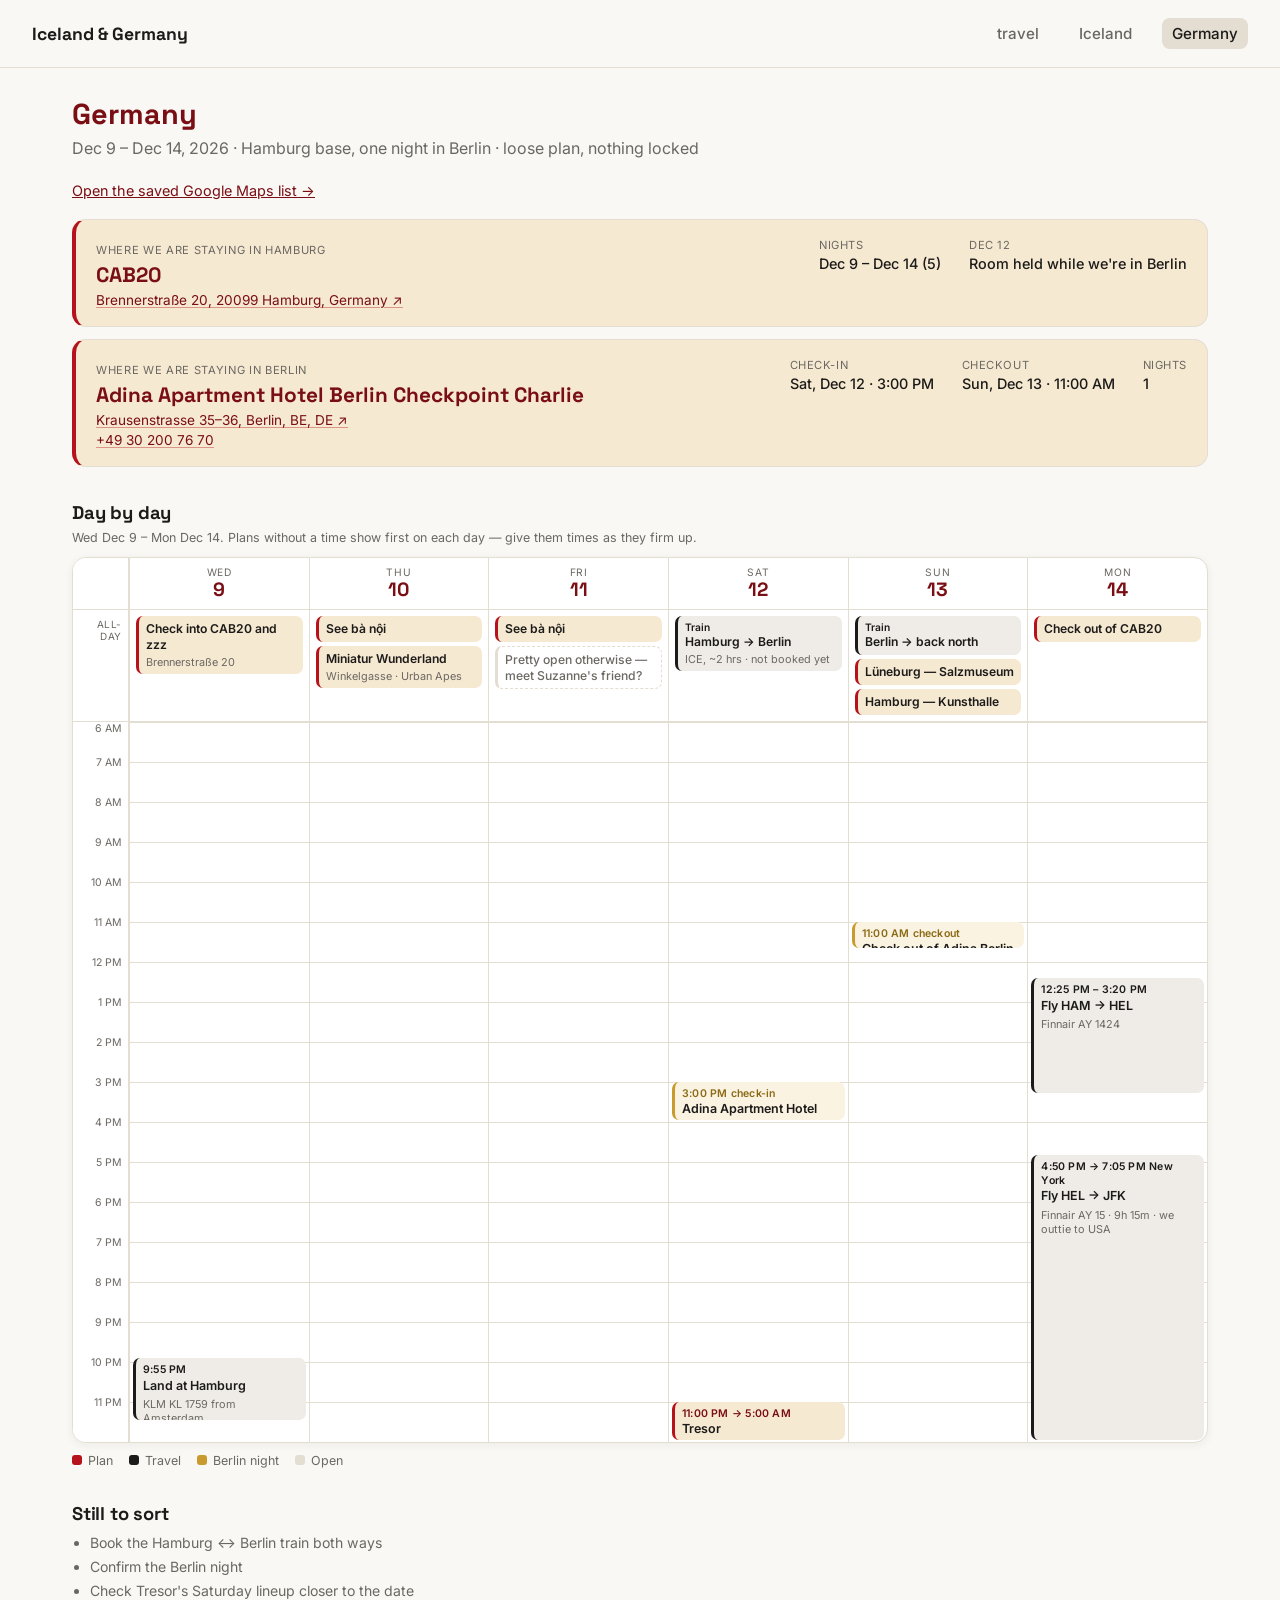
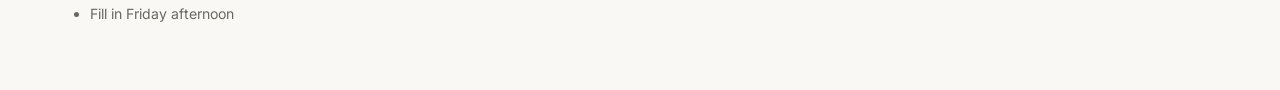
==== commit f530498d: "Schedule Tresor for Saturday night in Berlin Co-Authored-By: Claude Opus 5.5 <noreply@anthropic.com>" ====
--- a/germany.html
+++ b/germany.html
@@ -74,7 +74,7 @@
       <ul>
         <li>Book the Hamburg &harr; Berlin train both ways</li>
         <li>Confirm the Berlin night</li>
-        <li>Pick the Saturday club &mdash; check Kraftwerk's schedule closer to the date</li>
+        <li>Check Tresor's Saturday lineup closer to the date</li>
         <li>Fill in Friday afternoon</li>
       </ul>
     </section>
@@ -120,8 +120,9 @@
           sub: "ICE, ~2 hrs &middot; not booked yet"
         },
         {
-          date: "2026-12-12", kind: "plan",
-          title: "Kraftwerk or another klub"
+          date: "2026-12-12", start: "23:00", end: "24:00", kind: "plan",
+          timeLabel: "11:00 PM → 5:00 AM",
+          title: "Tresor"
         },
         {
           date: "2026-12-12", start: "15:00", end: "16:00", kind: "night",
